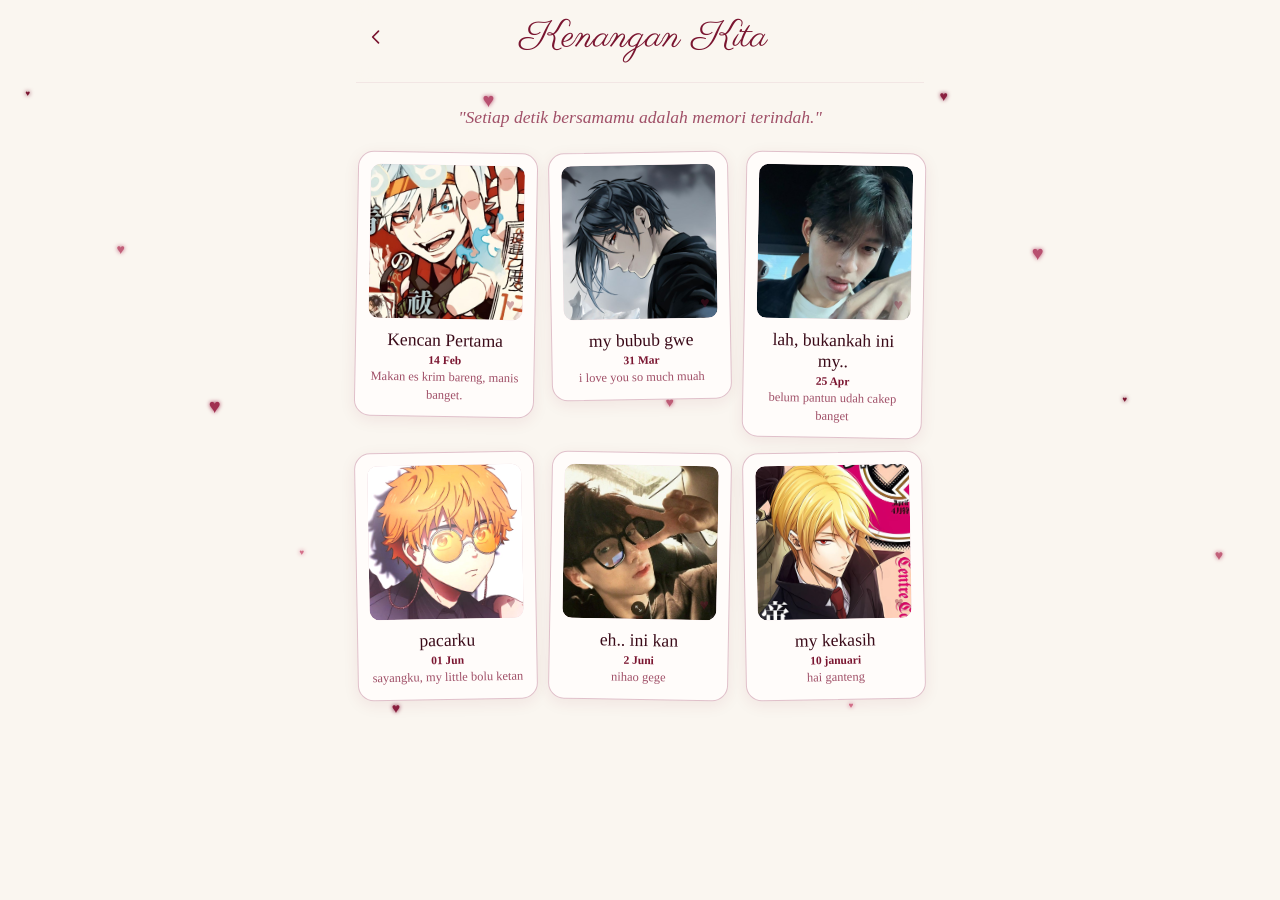
==== kenangan.html @ 5f255a24 "Add files via upload" ====
<!DOCTYPE html>
<html lang="id">
<head>
  <meta charset="UTF-8" />
  <meta name="viewport" content="width=device-width, initial-scale=1.0" />
  <title>our memory</title>
  <link rel="stylesheet" href="style.css" />
 <style>
  .kenangan-page {
    align-items: stretch;
    padding: 0 1rem 3rem;
    max-width: 600px;
    margin: 0 auto;
    width: 100%;
  }

  .quote {
    text-align: center;
    font-style: italic;
    color: var(--muted);
    font-size: clamp(0.88rem, 4vw, 1.1rem);
    padding: 0 0.5rem 1.25rem;
    line-height: 1.65;
  }

  .gallery {
    display: grid;
    grid-template-columns: repeat(3, 1fr);
    gap: 0.85rem;
    align-items: start;
  }

  .mem-card {
    background: var(--card);
    border: 1.5px solid var(--border);
    border-radius: 1rem;
    padding: 0.75rem;
    box-shadow: 0 4px 16px rgba(122,21,48,0.08);
    transition: transform 0.25s;
    display: flex;
    flex-direction: column;
  }
  .mem-card:nth-child(odd)  { transform: rotate(1deg); }
  .mem-card:nth-child(even) { transform: rotate(-1deg); }
  .mem-card:hover { transform: rotate(0deg) scale(1.03); }
  .mem-card:active { transform: scale(0.97); }

  .mem-img {
    width: 100%;
    padding-bottom: 100%;
    position: relative;
    border-radius: 0.6rem;
    overflow: hidden;
    margin-bottom: 0.65rem;
    background: var(--secondary);
  }

  .mem-img img {
    position: absolute;
    top: 0;
    left: 0;
    width: 100%;
    height: 100%;
    object-fit: cover;
    border-radius: 0.6rem;
  }

  .mem-img::after {
    content: "♥";
    position: absolute;
    bottom: 6px;
    right: 8px;
    font-size: 1rem;
    color: rgba(122,21,48,0.35);
    z-index: 1;
  }

  .mem-title {
    font-family: 'Palatino Linotype', Palatino, serif;
    font-size: clamp(0.95rem, 4vw, 1.1rem);
    color: var(--text);
    text-align: center;
    line-height: 1.2;
  }
  .mem-date {
    font-size: 0.72rem;
    color: var(--primary);
    text-align: center;
    font-weight: 600;
    margin: 0.2rem 0;
  }
  .mem-desc {
    font-size: clamp(0.68rem, 3vw, 0.78rem);
    color: var(--muted);
    text-align: center;
    line-height: 1.4;
  }
</style>
</head>
<body>
  <div id="hearts-bg"></div>

  <div class="page kenangan-page">
    <div class="page-header" style="max-width:100%">
      <a href="index.html" class="back-btn">
        <svg xmlns="http://www.w3.org/2000/svg" fill="none" viewBox="0 0 24 24" stroke="currentColor" stroke-width="2"><path stroke-linecap="round" stroke-linejoin="round" d="M15 19l-7-7 7-7"/></svg>
      </a>
      <span class="page-title">Kenangan Kita</span>
    </div>

    <p class="quote">"Setiap detik bersamamu adalah memori terindah."</p>

    <div class="gallery">
  <div class="mem-card">
    <div class="mem-img">
      <img src="rin.jpg" class="mem-photo" alt="Kenangan">
    </div>
    <div class="mem-title">Kencan Pertama</div>
    <div class="mem-date">14 Feb</div>
    <div class="mem-desc">Makan es krim bareng, manis banget.</div>
  </div>

  <div class="mem-card">
    <div class="mem-img">
      <img src="☆┆Sebastian Michaelis Icon┆.jpg" class="mem-photo" alt="Kenangan">
    </div>
    <div class="mem-title">my bubub gwe</div>
    <div class="mem-date">31 Mar</div>
    <div class="mem-desc">i love you so much muah</div>
  </div>

  <div class="mem-card">
    <div class="mem-img">
      <img src="⋆.jpg" class="mem-photo" alt="Kenangan">
    </div>
    <div class="mem-title">lah, bukankah ini my..</div>
    <div class="mem-date">25 Apr</div>
    <div class="mem-desc">belum pantun udah cakep banget</div>
  </div>

  <div class="mem-card">
    <div class="mem-img">
      <img src="Nirei icon.jpg" class="mem-photo" alt="Kenangan">
    </div>
    <div class="mem-title">pacarku</div>
    <div class="mem-date">01 Jun</div>
    <div class="mem-desc">sayangku, my little bolu ketan</div>
  </div>

  <div class="mem-card">
    <div class="mem-img">
      <img src="tian xuning.jpg" class="mem-photo" alt="Kenangan">
    </div>
    <div class="mem-title">eh.. ini kan</div>
    <div class="mem-date">2 Juni</div>
    <div class="mem-desc">nihao gege</div>
  </div>

  <div class="mem-card">
    <div class="mem-img">
      <img src="william.jpg" class="mem-photo" alt="Kenangan">
    </div>
    <div class="mem-title">my kekasih</div>
    <div class="mem-date">10 januari</div>
    <div class="mem-desc">hai ganteng</div>
  </div>

    </div>
  </div>

  <script src="hearts.js"></script>
</body>
</html>
---- style.css ----
@import url('https://fonts.googleapis.com/css2?family=Parisienne&display=swap');
@import url('https://fonts.googleapis.com/css2?family=Playfair+Display:wght@400;600;700&display=swap');

* { box-sizing: border-box; margin: 0; padding: 0; }

:root {
  --bg: #faf6f0;
  --card: #fffcfa;
  --primary: #7a1530;
  --primary-light: #c2607a;
  --secondary: #f0dde2;
  --muted: #a05068;
  --border: #e0c0ca;
  --text: #3a0a18;
  --font-script: 'Parisienne', cursive;
  --font-serif: 'Lora', serif;
}

body {
  background: var(--bg);
  color: var(--text);
  font-family: var(--font-serif);
  min-height: 100dvh;
  min-height: 100vh;
  overflow-x: hidden;
}

/* ── Floating hearts background ── */
#hearts-bg {
  position: fixed;
  inset: 0;
  pointer-events: none;
  z-index: 0;
  overflow: hidden;
}

.heart-particle {
  position: absolute;
  bottom: -60px;
  opacity: 0;
  animation: floatUp linear infinite;
  user-select: none;
  line-height: 1;
  filter: drop-shadow(0 0 3px currentColor);
}

.heart-twinkle {
  position: absolute;
  animation: twinkle ease-in-out infinite;
  user-select: none;
  line-height: 1;
  filter: drop-shadow(0 0 2px currentColor);
}

@keyframes floatUp {
  0%   { transform: translateY(0) rotate(-10deg) scale(0); opacity: 0; }
  10%  { opacity: 0.9; }
  50%  { transform: translateY(-50vh) translateX(20px) rotate(15deg) scale(1); }
  90%  { opacity: 0.7; }
  100% { transform: translateY(-105vh) translateX(-10px) rotate(-5deg) scale(0.7); opacity: 0; }
}

@keyframes floatSway {
  0%   { transform: translateY(0) translateX(0) rotate(-15deg) scale(0); opacity: 0; }
  10%  { opacity: 1; }
  30%  { transform: translateY(-30vh) translateX(25px) rotate(10deg) scale(1); }
  60%  { transform: translateY(-60vh) translateX(-15px) rotate(-5deg) scale(1.1); }
  90%  { opacity: 0.8; }
  100% { transform: translateY(-105vh) translateX(10px) rotate(20deg) scale(0.6); opacity: 0; }
}

@keyframes twinkle {
  0%, 100% { opacity: 0.15; transform: scale(0.8); }
  50%       { opacity: 0.9;  transform: scale(1.2); }
}

/* ── Page wrapper ── */
.page {
  position: relative;
  z-index: 1;
  min-height: 100dvh;
  min-height: 100vh;
  display: flex;
  flex-direction: column;
  align-items: center;
  padding: 1.5rem 1rem;
}

/* ── Back button ── */
.back-btn {
  display: flex;
  align-items: center;
  gap: 0.4rem;
  color: var(--primary);
  text-decoration: none;
  font-size: 1rem;
  padding: 0.4rem 0.6rem;
  border-radius: 50px;
  transition: background 0.2s;
  margin-right: auto;
}
.back-btn:hover { background: rgba(122,21,48,0.08); }
.back-btn svg { width: 20px; height: 20px; }

/* ── Page header (back + title) ── */
.page-header {
  display: flex;
  align-items: center;
  width: 100%;
  max-width: 420px;
  padding: 0.75rem 0 1.25rem;
  position: sticky;
  top: 0;
  background: rgba(250,246,240,0.88);
  backdrop-filter: blur(8px);
  z-index: 10;
  border-bottom: 1px solid rgba(224,192,202,0.3);
  margin-bottom: 1.25rem;
}
.page-title {
  font-family: var(--font-script);
  font-size: clamp(1.7rem, 7vw, 2.3rem);
  color: var(--primary);
  text-align: center;
  flex: 1;
  padding-right: 2rem;
}
.xoxo-title {
  font-family: 'Playfair Display', serif !important;
  font-size: clamp(2.2rem, 8vw, 2.8rem);
  letter-spacing: 0.08em;
}

/* ── Card ── */
.card {
  background: var(--card);
  border: 1.5px solid var(--border);
  border-radius: 1.25rem;
  box-shadow: 0 8px 32px rgba(122,21,48,0.10);
  padding: 1.75rem 1.5rem;
}

/* ── Buttons ── */
.btn {
  display: flex;
  align-items: center;
  justify-content: center;
  gap: 0.6rem;
  width: 100%;
  padding: 1rem 1.25rem;
  border-radius: 0.85rem;
  border: none;
  background: var(--secondary);
  color: var(--text);
  font-family: var(--font-serif);
  font-size: 1.05rem;
  cursor: pointer;
  text-decoration: none;
  transition: background 0.2s, transform 0.15s;
}
.btn:hover  { background: #e8c8d2; }
.btn:active { transform: scale(0.97); }
.btn svg { width: 20px; height: 20px; color: var(--primary); }
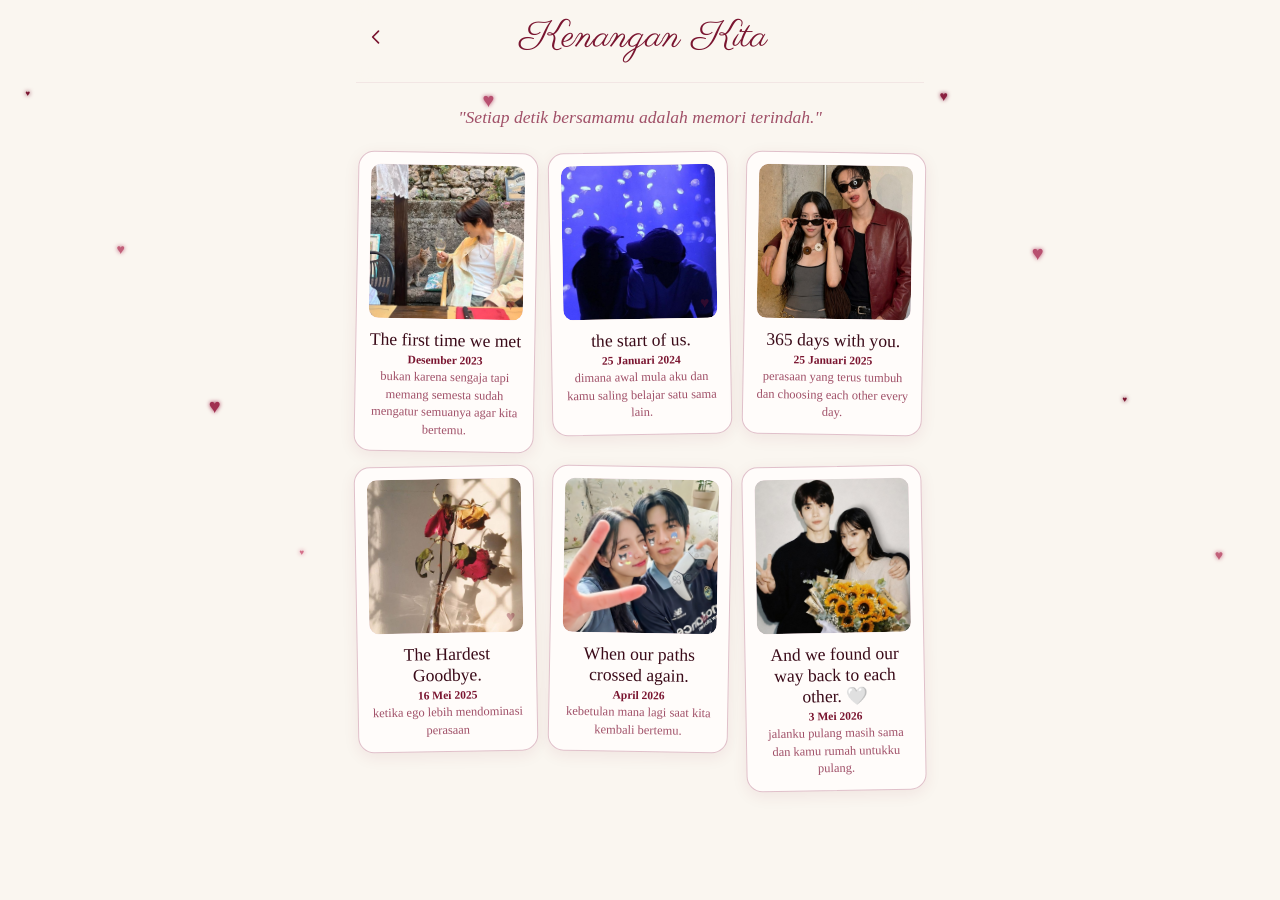
==== commit b28850bc: "Add files via upload" ====
--- a/kenangan.html
+++ b/kenangan.html
@@ -113,56 +113,57 @@
     <div class="gallery">
   <div class="mem-card">
     <div class="mem-img">
-      <img src="rin.jpg" class="mem-photo" alt="Kenangan">
+      <img src="fotosatu.jpg" class="mem-photo" alt="Kenangan">
     </div>
-    <div class="mem-title">Kencan Pertama</div>
-    <div class="mem-date">14 Feb</div>
-    <div class="mem-desc">Makan es krim bareng, manis banget.</div>
+    <div class="mem-title">The first time we met</div>
+    <div class="mem-date">Desember 2023</div>
+    <div class="mem-desc">bukan karena sengaja tapi memang semesta sudah mengatur semuanya agar kita bertemu. </div>
   </div>
 
   <div class="mem-card">
     <div class="mem-img">
-      <img src="☆┆Sebastian Michaelis Icon┆.jpg" class="mem-photo" alt="Kenangan">
+      <img src="fotodua.jpg" class="mem-photo" alt="Kenangan">
     </div>
-    <div class="mem-title">my bubub gwe</div>
-    <div class="mem-date">31 Mar</div>
-    <div class="mem-desc">i love you so much muah</div>
+    <div class="mem-title">the start of us.</div>
+    <div class="mem-date">25 Januari 2024</div>
+    <div class="mem-desc">dimana awal mula aku dan kamu saling belajar satu sama lain.
+</div>
   </div>
 
   <div class="mem-card">
     <div class="mem-img">
-      <img src="⋆.jpg" class="mem-photo" alt="Kenangan">
+      <img src="fototiga.jpg" class="mem-photo" alt="Kenangan">
     </div>
-    <div class="mem-title">lah, bukankah ini my..</div>
-    <div class="mem-date">25 Apr</div>
-    <div class="mem-desc">belum pantun udah cakep banget</div>
+    <div class="mem-title">365 days with you.</div>
+    <div class="mem-date">25 Januari 2025</div>
+    <div class="mem-desc">perasaan yang terus tumbuh dan choosing each other every day.</div>
   </div>
 
   <div class="mem-card">
     <div class="mem-img">
-      <img src="Nirei icon.jpg" class="mem-photo" alt="Kenangan">
+      <img src="fotoempat.jpg" class="mem-photo" alt="Kenangan">
     </div>
-    <div class="mem-title">pacarku</div>
-    <div class="mem-date">01 Jun</div>
-    <div class="mem-desc">sayangku, my little bolu ketan</div>
+    <div class="mem-title">The Hardest Goodbye.</div>
+    <div class="mem-date">16 Mei 2025</div>
+    <div class="mem-desc">ketika ego lebih mendominasi perasaan</div>
   </div>
 
   <div class="mem-card">
     <div class="mem-img">
-      <img src="tian xuning.jpg" class="mem-photo" alt="Kenangan">
+      <img src="fotolima.jpg" class="mem-photo" alt="Kenangan">
     </div>
-    <div class="mem-title">eh.. ini kan</div>
-    <div class="mem-date">2 Juni</div>
-    <div class="mem-desc">nihao gege</div>
+    <div class="mem-title">When our paths crossed again. </div>
+    <div class="mem-date">April 2026</div>
+    <div class="mem-desc">kebetulan mana lagi saat kita kembali bertemu.</div>
   </div>
 
   <div class="mem-card">
     <div class="mem-img">
-      <img src="william.jpg" class="mem-photo" alt="Kenangan">
+      <img src="fotoenam.jpg" class="mem-photo" alt="Kenangan">
     </div>
-    <div class="mem-title">my kekasih</div>
-    <div class="mem-date">10 januari</div>
-    <div class="mem-desc">hai ganteng</div>
+    <div class="mem-title">And we found our way back to each other. 🤍 </div>
+    <div class="mem-date">3 Mei 2026</div>
+    <div class="mem-desc">jalanku pulang masih sama dan kamu rumah untukku pulang.</div>
   </div>
 
     </div>
